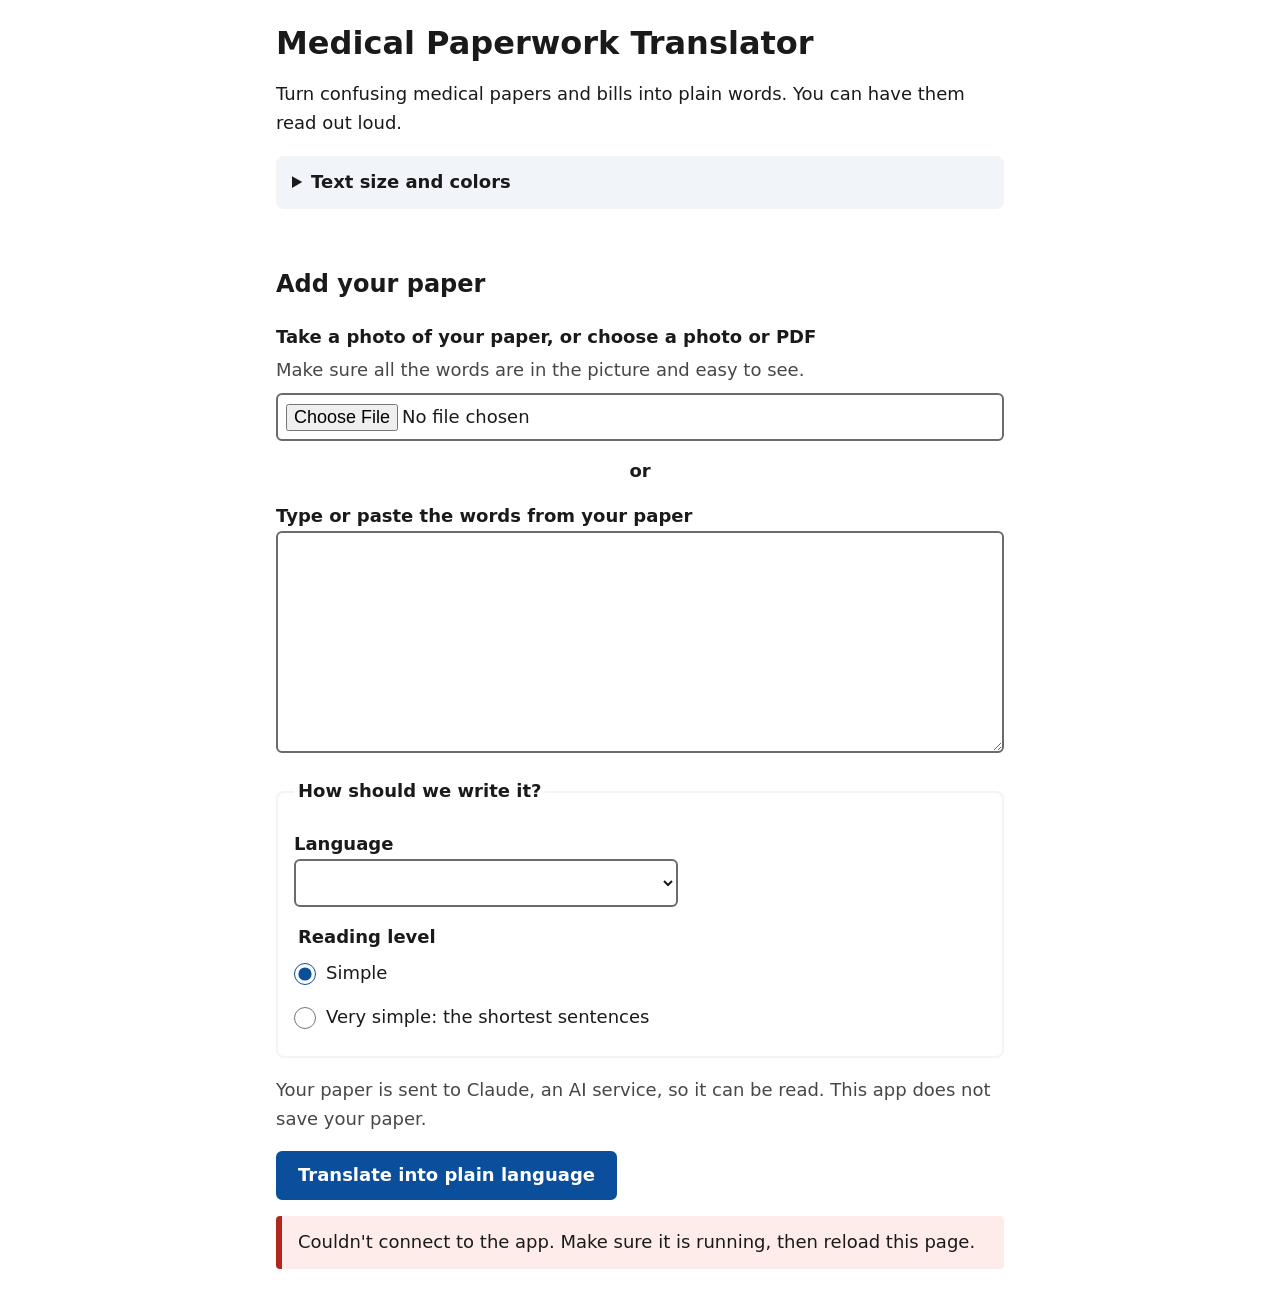
==== paperwork_translator/static/index.html @ 96e5e660 "Medical Paperwork Translator: plain-language medical papers and bills Turns a photo, PDF, or pasted " ====
<!doctype html>
<html lang="en">
<head>
  <meta charset="utf-8">
  <meta name="viewport" content="width=device-width, initial-scale=1">
  <title>Medical Paperwork Translator</title>
  <script>
    // Apply saved display settings before the page draws, so it doesn't flash.
    try {
      const s = JSON.parse(localStorage.getItem("paperwork-translator-settings") || "{}");
      const c = document.documentElement.classList;
      if (s.textSize && s.textSize !== "normal") c.add("text-" + s.textSize);
      if (s.theme && s.theme !== "auto") c.add("theme-" + s.theme);
      if (s.spacing) c.add("spacing-wide");
    } catch (e) {}
  </script>
  <link rel="stylesheet" href="styles.css">
  <script type="module" src="app.js"></script>
</head>
<body>
  <a class="skip-link" href="#main">Skip to main content</a>

  <header class="site-header">
    <h1>Medical Paperwork Translator</h1>
    <p>Turn confusing medical papers and bills into plain words. You can have them read out loud.</p>

    <details class="settings" id="settings">
      <summary>Text size and colors</summary>
      <div class="settings-body">
        <fieldset>
          <legend>Text size</legend>
          <label class="choice"><input type="radio" name="text-size" value="normal"> Normal</label>
          <label class="choice"><input type="radio" name="text-size" value="large"> Large</label>
          <label class="choice"><input type="radio" name="text-size" value="xl"> Extra large</label>
        </fieldset>
        <fieldset>
          <legend>Colors</legend>
          <label class="choice"><input type="radio" name="theme" value="auto"> Match my device</label>
          <label class="choice"><input type="radio" name="theme" value="light"> Light</label>
          <label class="choice"><input type="radio" name="theme" value="dark"> Dark</label>
          <label class="choice"><input type="radio" name="theme" value="contrast"> High contrast</label>
        </fieldset>
        <fieldset>
          <legend>Spacing</legend>
          <label class="choice"><input type="checkbox" id="spacing" name="spacing"> Extra space between lines, words, and letters</label>
        </fieldset>
      </div>
    </details>
  </header>

  <main id="main">
    <section id="input-section" aria-labelledby="input-heading">
      <h2 id="input-heading">Add your paper</h2>

      <p id="setup-warning" class="notice notice-warning" hidden>
        This app isn't connected to its translation service yet, so only the sample papers work.
        To translate your own papers, add an Anthropic API key to the <code>.env</code> file and restart.
        The README explains how.
      </p>

      <div class="samples" id="samples" hidden>
        <h3>No paper handy? Try a sample</h3>
        <p class="hint">These are made-up papers. They work even without internet.</p>
        <ul id="sample-list" class="sample-list"></ul>
      </div>

      <form id="translate-form" novalidate>
        <div class="field">
          <label for="file-input">Take a photo of your paper, or choose a photo or PDF</label>
          <p class="hint" id="file-hint">Make sure all the words are in the picture and easy to see.</p>
          <input id="file-input" name="file" type="file" accept="image/*,application/pdf" aria-describedby="file-hint">
          <p id="file-chosen" class="file-chosen" aria-live="polite"></p>
          <button type="button" id="clear-file" class="button-secondary" hidden>Remove this file</button>
        </div>

        <p class="divider" aria-hidden="true">or</p>

        <div class="field">
          <label for="text-input">Type or paste the words from your paper</label>
          <textarea id="text-input" name="text" rows="7"></textarea>
        </div>

        <fieldset class="options">
          <legend>How should we write it?</legend>
          <div class="field">
            <label for="language">Language</label>
            <select id="language" class="language-select"></select>
          </div>
          <fieldset class="inner">
            <legend>Reading level</legend>
            <label class="choice"><input type="radio" name="reading-level" value="simple" checked> Simple</label>
            <label class="choice"><input type="radio" name="reading-level" value="very_simple"> Very simple: the shortest sentences</label>
          </fieldset>
        </fieldset>

        <p class="privacy">
          Your paper is sent to Claude, an AI service, so it can be read. This app does not save your paper.
        </p>

        <button type="submit" id="translate-button" class="button-primary">Translate into plain language</button>
      </form>

      <div id="status" class="status" role="status" aria-live="polite"></div>
      <div id="error" class="notice notice-error" role="alert" hidden></div>
    </section>

    <section id="results" aria-labelledby="results-heading" hidden>
      <p class="print-only" id="print-header"></p>
      <h2 id="results-heading" tabindex="-1">Your paper in plain language</h2>
      <p id="result-notice" class="notice notice-info" hidden></p>
      <p id="reading-level-note" class="reading-level-note" hidden></p>

      <div class="read-aloud" role="group" aria-labelledby="read-aloud-heading">
        <h3 id="read-aloud-heading">Read aloud</h3>
        <div id="read-aloud-controls" class="button-row">
          <button type="button" id="read-all" class="button-primary">Read everything aloud</button>
          <button type="button" id="pause-reading" class="button-secondary" disabled>Pause</button>
          <button type="button" id="stop-reading" class="button-secondary" disabled>Stop</button>
          <label class="inline-label">
            Speed
            <select id="reading-speed">
              <option value="0.75">Slow</option>
              <option value="1" selected>Normal</option>
              <option value="1.25">Fast</option>
            </select>
          </label>
        </div>
        <p id="voice-warning" class="hint" hidden></p>
        <p id="read-aloud-unsupported" class="hint" hidden>
          Your browser can't read text out loud. Try Chrome, Edge, or Safari.
        </p>
      </div>

      <div class="button-row result-actions">
        <button type="button" id="print-button" class="button-secondary">Print or save as PDF</button>
        <button type="button" id="share-button" class="button-secondary">Share or copy</button>
        <button type="button" id="calendar-all" class="button-secondary" hidden>Add all dates to my calendar</button>
      </div>

      <details class="rewrite" id="rewrite">
        <summary>Change the language or make it simpler</summary>
        <div class="rewrite-body">
          <div class="field">
            <label for="rewrite-language">Language</label>
            <select id="rewrite-language" class="language-select"></select>
          </div>
          <fieldset class="inner">
            <legend>Reading level</legend>
            <label class="choice"><input type="radio" name="rewrite-level" value="simple"> Simple</label>
            <label class="choice"><input type="radio" name="rewrite-level" value="very_simple"> Very simple: the shortest sentences</label>
          </fieldset>
          <button type="button" id="rewrite-button" class="button-primary">Translate again</button>
        </div>
      </details>

      <div id="results-status" class="status" role="status" aria-live="polite"></div>
      <div id="results-error" class="notice notice-error" role="alert" hidden></div>

      <div id="results-body"></div>

      <details class="original" id="original-box">
        <summary>See the words from the original paper</summary>
        <pre id="original-text" class="original-text"></pre>
      </details>

      <section id="ask-section" class="ask" aria-labelledby="ask-heading">
        <h3 id="ask-heading">Ask a question about this paper</h3>
        <p class="hint">Answers come only from this paper. For medical advice, ask your doctor or pharmacist.</p>

        <div id="suggested" hidden>
          <p class="suggested-label">Try asking:</p>
          <ul id="suggested-list" class="suggested-list"></ul>
        </div>

        <form id="ask-form" novalidate>
          <label for="question">Your question</label>
          <textarea id="question" rows="3"></textarea>
          <div class="button-row">
            <button type="submit" id="ask-button" class="button-primary">Ask</button>
            <button type="button" id="mic-button" class="button-secondary" hidden>Speak your question</button>
          </div>
          <p id="mic-hint" class="hint" hidden>
            Speaking a question uses your browser's speech service. You can also use the microphone on your keyboard.
          </p>
        </form>
        <div id="ask-status" class="status" role="status" aria-live="polite"></div>
        <div id="ask-error" class="notice notice-error" role="alert" hidden></div>
        <ol id="answers" class="answers"></ol>
      </section>

      <p class="disclaimer">
        This is a helper, not medical, legal, or money advice. If anything here is different from your paper,
        trust the paper and ask your doctor, pharmacist, or billing office.
      </p>

      <button type="button" id="start-over" class="button-secondary">Translate another paper</button>
    </section>
  </main>
</body>
</html>
---- paperwork_translator/static/styles.css ----
/* Colors. Light by default; dark follows the device unless a theme is chosen in "Text size and colors". */
:root {
  --text: #1a1a1a;
  --muted: #474747;
  --bg: #ffffff;
  --panel: #f1f4f8;
  --border: #6b6b6b;
  --primary: #0b4f9c;
  --primary-text: #ffffff;
  --focus: #c25400;
  --error-bg: #fdecea;
  --error-border: #b3261e;
  --warning-bg: #fff4d6;
  --warning-border: #8a5a00;
  --info-bg: #e8f1fc;
  --info-border: #0b4f9c;
  --urgent-bg: #fdecea;
  --high: #9b1c14;
  --medium: #7a4f00;
  --speaking-bg: #ffe680;
  --speaking-text: #1a1a1a;
  color-scheme: light;
}

@media (prefers-color-scheme: dark) {
  :root:not(.theme-light):not(.theme-contrast) {
    --text: #f2f2f2;
    --muted: #c8c8c8;
    --bg: #121212;
    --panel: #1f2328;
    --border: #9a9a9a;
    --primary: #7cb8ff;
    --primary-text: #0a0a0a;
    --focus: #ffb366;
    --error-bg: #3a1714;
    --error-border: #ff8a80;
    --warning-bg: #3a2c05;
    --warning-border: #ffd166;
    --info-bg: #10243d;
    --info-border: #7cb8ff;
    --urgent-bg: #3a1714;
    --high: #ff9e94;
    --medium: #ffd166;
    --speaking-bg: #5c4b00;
    --speaking-text: #ffffff;
    color-scheme: dark;
  }
}

:root.theme-dark {
  --text: #f2f2f2;
  --muted: #c8c8c8;
  --bg: #121212;
  --panel: #1f2328;
  --border: #9a9a9a;
  --primary: #7cb8ff;
  --primary-text: #0a0a0a;
  --focus: #ffb366;
  --error-bg: #3a1714;
  --error-border: #ff8a80;
  --warning-bg: #3a2c05;
  --warning-border: #ffd166;
  --info-bg: #10243d;
  --info-border: #7cb8ff;
  --urgent-bg: #3a1714;
  --high: #ff9e94;
  --medium: #ffd166;
  --speaking-bg: #5c4b00;
  --speaking-text: #ffffff;
  color-scheme: dark;
}

:root.theme-contrast {
  --text: #ffffff;
  --muted: #ffffff;
  --bg: #000000;
  --panel: #000000;
  --border: #ffffff;
  --primary: #ffeb3b;
  --primary-text: #000000;
  --focus: #00e5ff;
  --error-bg: #000000;
  --error-border: #ff6e6e;
  --warning-bg: #000000;
  --warning-border: #ffeb3b;
  --info-bg: #000000;
  --info-border: #ffffff;
  --urgent-bg: #000000;
  --high: #ff8a8a;
  --medium: #ffeb3b;
  --speaking-bg: #ffeb3b;
  --speaking-text: #000000;
  color-scheme: dark;
}
.theme-contrast .read-aloud,
.theme-contrast .status,
.theme-contrast .settings,
.theme-contrast .rewrite,
.theme-contrast .calendar-panel,
.theme-contrast .sample-button,
.theme-contrast .answer { border: 2px solid var(--border); }
.theme-contrast a { color: #ffeb3b; }

/* Text size and spacing */
:root.text-large { font-size: 125%; }
:root.text-xl { font-size: 150%; }
:root.spacing-wide body { line-height: 2; letter-spacing: 0.12em; word-spacing: 0.16em; }
:root.spacing-wide p, :root.spacing-wide li { margin-bottom: 1.25em; }

* { box-sizing: border-box; }

/* Elements with display rules below must still disappear when hidden. */
[hidden] { display: none !important; }

body {
  margin: 0;
  overflow-wrap: anywhere; /* long words wrap instead of widening the page at large text sizes */
  font-family: system-ui, -apple-system, "Segoe UI", Roboto, Arial, sans-serif;
  font-size: 1.125rem;
  line-height: 1.6;
  color: var(--text);
  background: var(--bg);
}

.skip-link { position: absolute; left: -9999px; }
.skip-link:focus { left: 1rem; top: 1rem; padding: 0.5rem 1rem; background: var(--bg); z-index: 10; }

.site-header, main { max-width: 48rem; margin: 0 auto; padding: 1rem 1.25rem; }

h1 { font-size: 2rem; line-height: 1.2; margin: 0.5rem 0; }
h2 { font-size: 1.5rem; margin-top: 1.5rem; }
h3 { font-size: 1.25rem; margin: 0 0 0.5rem; }

:focus-visible { outline: 3px solid var(--focus); outline-offset: 3px; }

a { color: var(--primary); }

/* Forms */
.field { margin: 1rem 0; }
label { display: block; font-weight: 600; }
.hint { color: var(--muted); margin: 0.25rem 0 0.5rem; }

input[type="file"], input[type="date"], input[type="time"], textarea, select {
  font: inherit;
  color: inherit;
  background: var(--bg);
  border: 2px solid var(--border);
  border-radius: 6px;
  padding: 0.5rem;
  min-height: 48px;
}
input[type="file"], textarea { width: 100%; }
select { max-width: 100%; }
.language-select { width: 100%; max-width: 24rem; }

fieldset { border: 2px solid var(--panel); border-radius: 8px; margin: 1rem 0; padding: 0.5rem 1rem 1rem; min-width: 0; }
fieldset.inner { border: none; padding: 0; margin: 0.5rem 0 0; }
legend { font-weight: 700; padding: 0 0.25rem; }

.choice {
  display: flex;
  align-items: center;
  gap: 0.6rem;
  font-weight: 400;
  min-height: 44px;
}
.choice input { width: 1.4rem; height: 1.4rem; margin: 0; flex: none; accent-color: var(--primary); }

.file-chosen:empty { display: none; }
.file-chosen { font-weight: 600; margin: 0.5rem 0; }
.divider { font-weight: 600; text-align: center; margin: 1rem 0; }
.field-error { color: var(--high); font-weight: 600; }

/* Buttons */
button {
  font: inherit;
  font-weight: 600;
  min-height: 48px;
  padding: 0.5rem 1.25rem;
  border-radius: 6px;
  cursor: pointer;
}
button:disabled { opacity: 0.55; cursor: not-allowed; }
.button-primary { background: var(--primary); color: var(--primary-text); border: 2px solid var(--primary); }
.button-secondary { background: transparent; color: var(--text); border: 2px solid var(--border); }
.button-row { display: flex; flex-wrap: wrap; gap: 0.75rem; align-items: center; margin: 0.75rem 0; }
.inline-label { display: flex; gap: 0.5rem; align-items: center; }

/* Settings */
.settings { margin-top: 1rem; background: var(--panel); border-radius: 8px; }
.settings summary, .rewrite summary, .original summary {
  cursor: pointer;
  font-weight: 700;
  padding: 0.75rem 1rem;
  min-height: 48px;
}
.settings-body, .rewrite-body { padding: 0 1rem 1rem; }
.settings fieldset { border-color: var(--border); }

/* Samples */
.samples { margin: 1rem 0 1.5rem; }
.sample-list { list-style: none; padding: 0; margin: 0; display: grid; gap: 0.75rem; }
.sample-button {
  width: 100%;
  text-align: start;
  background: var(--panel);
  color: var(--text);
  border: 2px solid var(--border);
  padding: 0.75rem 1rem;
}
.sample-button strong, .sample-button span { display: block; }
.sample-button span { font-weight: 400; color: var(--muted); }

/* Messages */
.privacy, .disclaimer { color: var(--muted); }
.status:empty { display: none; }
.status { margin: 1rem 0; padding: 0.75rem 1rem; background: var(--panel); border-radius: 6px; font-weight: 600; }
.notice { margin: 1rem 0; padding: 0.75rem 1rem; border-left: 6px solid; border-radius: 4px; }
.notice-error { background: var(--error-bg); border-color: var(--error-border); }
.notice-warning { background: var(--warning-bg); border-color: var(--warning-border); }
.notice-info { background: var(--info-bg); border-color: var(--info-border); }
.reading-level-note { font-weight: 600; }

/* Read aloud */
.read-aloud { background: var(--panel); border-radius: 8px; padding: 1rem; margin: 1rem 0; }
.read-aloud .button-row { margin-bottom: 0; }
.speaking {
  background: var(--speaking-bg);
  color: var(--speaking-text);
  border-radius: 4px;
  outline: 2px solid var(--focus);
}
.speaking .item-detail, .speaking .item-label { color: var(--speaking-text); }
@media (prefers-reduced-motion: no-preference) {
  .speaking { transition: background-color 0.2s; }
}

.rewrite { background: var(--panel); border-radius: 8px; margin: 1rem 0; }

/* Results */
.result-section { border-top: 2px solid var(--panel); padding-top: 0.5rem; margin-top: 1rem; }
.result-section-header { display: flex; flex-wrap: wrap; justify-content: space-between; align-items: center; gap: 0.5rem; }
.result-section h3 { margin: 0.5rem 0; }
.read-section { min-height: 44px; padding: 0.25rem 0.9rem; }
.result-section.urgent {
  background: var(--urgent-bg);
  border: 2px solid var(--error-border);
  border-radius: 8px;
  padding: 0.5rem 1rem 1rem;
}
.result-section ul { padding-inline-start: 1.5rem; }
.result-section li { margin: 0.75rem 0; }
.item-detail { display: block; color: var(--muted); }
.item-label { display: block; }
.severity-high { color: var(--high); }
.severity-medium { color: var(--medium); }

.calendar { margin-top: 0.5rem; }
.calendar-toggle { min-height: 44px; padding: 0.25rem 0.9rem; }
.calendar-panel {
  margin-top: 0.5rem;
  padding: 0.75rem 1rem;
  background: var(--panel);
  border-radius: 8px;
  display: grid;
  gap: 0.5rem;
}
.calendar-panel label { display: grid; gap: 0.25rem; }
.calendar-panel input { width: 100%; max-width: 16rem; }

.original { margin: 1.5rem 0; background: var(--panel); border-radius: 8px; }
.original-text {
  white-space: pre-wrap;
  font-family: ui-monospace, Menlo, Consolas, monospace;
  font-size: 0.95em;
  padding: 0 1rem 1rem;
  margin: 0;
  overflow-x: auto;
}

/* Questions */
.ask { margin-top: 2rem; border-top: 2px solid var(--panel); padding-top: 1rem; }
.suggested-label { font-weight: 600; margin-bottom: 0.25rem; }
.suggested-list { list-style: none; padding: 0; display: flex; flex-wrap: wrap; gap: 0.5rem; margin: 0 0 1rem; }
.suggestion { text-align: start; font-weight: 400; }
.answers { padding-inline-start: 0; list-style: none; }
.answer { background: var(--panel); border-radius: 8px; padding: 0.75rem 1rem; margin: 0.75rem 0; }
.answer-question { margin: 0 0 0.5rem; }
.answer-text { margin: 0 0 0.5rem; }

.print-only { display: none; }

/* Printing: a clean summary in black and white, without buttons or forms. */
@media print {
  :root, :root[class] {
    --text: #000; --muted: #333; --bg: #fff; --panel: #ddd; --border: #000;
    --urgent-bg: #fff; --error-border: #000; --high: #000; --medium: #000;
    --info-bg: #fff; --info-border: #000;
    font-size: 12pt;
  }
  body { line-height: 1.45; letter-spacing: normal; word-spacing: normal; }
  .site-header, #input-section, .read-aloud, .result-actions, .rewrite, .original, #ask-form,
  #suggested, .ask > .hint, .read-section, .calendar, .skip-link, #start-over, .status, .notice-error,
  .reading-level-note { display: none !important; }
  .print-only { display: block; }
  main { max-width: none; padding: 0; }
  #print-header { font-weight: 600; margin: 0 0 0.5rem; }
  .result-section { break-inside: avoid; }
  .ask:not(:has(.answer)) { display: none; }
  .notes-lines { margin-top: 0.5rem; font-weight: 600; }
  .notes-lines div { height: 2em; border-bottom: 1px solid #000; }
}
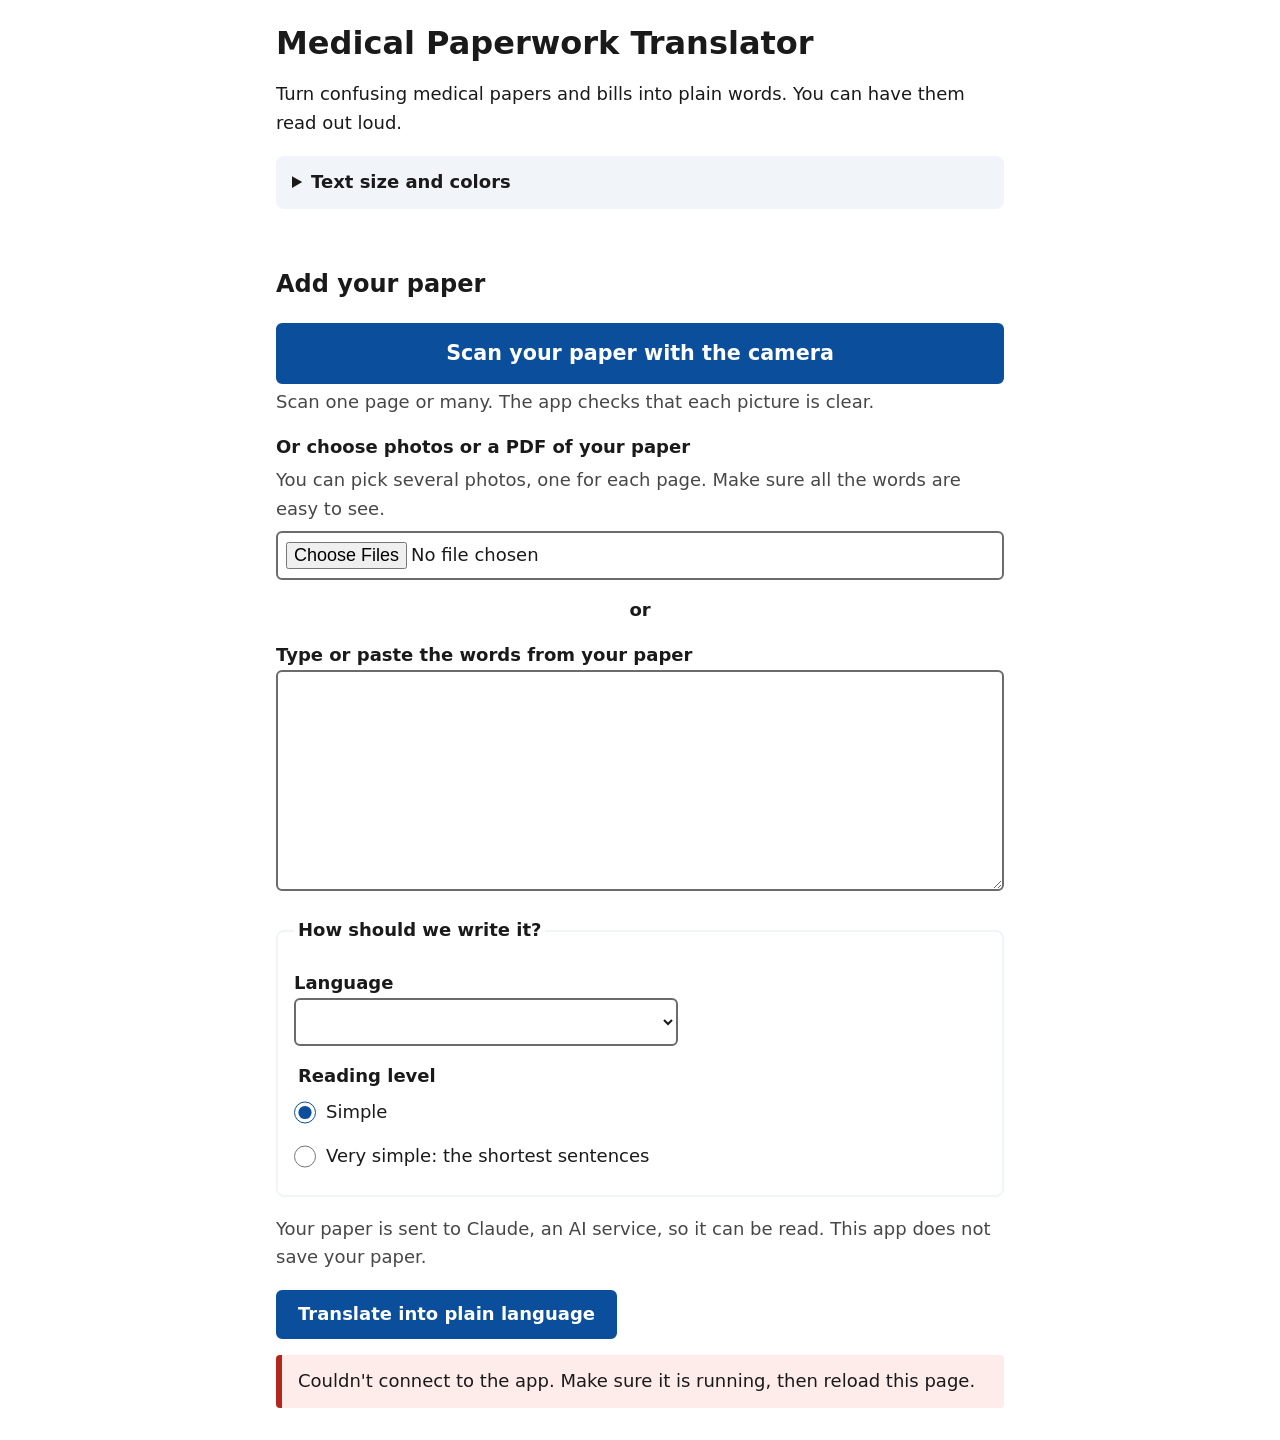
==== commit 51bf4010: "Desktop app with camera scanner and calendar integration - Own app window (pywebview) with the trans" ====
--- a/paperwork_translator/static/index.html
+++ b/paperwork_translator/static/index.html
@@ -46,6 +46,23 @@
         </fieldset>
       </div>
     </details>
+
+    <details class="settings" id="key-settings" hidden>
+      <summary>Translation service (API key)</summary>
+      <form class="settings-body key-form" id="key-form" novalidate>
+        <p class="hint" id="key-help">
+          The sample papers work without a key. To translate your own papers, paste an Anthropic API key.
+          It is saved only on this computer.
+        </p>
+        <label for="api-key">Anthropic API key</label>
+        <input id="api-key" type="password" autocomplete="off" spellcheck="false" aria-describedby="key-help key-status">
+        <div class="button-row">
+          <button type="submit" class="button-primary">Save key</button>
+          <button type="button" id="remove-key" class="button-secondary">Remove saved key</button>
+        </div>
+        <p id="key-status" class="key-status" role="status" aria-live="polite"></p>
+      </form>
+    </details>
   </header>
 
   <main id="main">
@@ -54,8 +71,8 @@
 
       <p id="setup-warning" class="notice notice-warning" hidden>
         This app isn't connected to its translation service yet, so only the sample papers work.
-        To translate your own papers, add an Anthropic API key to the <code>.env</code> file and restart.
-        The README explains how.
+        <span id="setup-how">To translate your own papers, add an Anthropic API key to the <code>.env</code> file and restart.
+        The README explains how.</span>
       </p>
 
       <div class="samples" id="samples" hidden>
@@ -65,12 +82,21 @@
       </div>
 
       <form id="translate-form" novalidate>
+        <div class="field scan-field">
+          <button type="button" id="scan-button" class="button-primary button-large">Scan your paper with the camera</button>
+          <p class="hint">Scan one page or many. The app checks that each picture is clear.</p>
+        </div>
+
         <div class="field">
-          <label for="file-input">Take a photo of your paper, or choose a photo or PDF</label>
-          <p class="hint" id="file-hint">Make sure all the words are in the picture and easy to see.</p>
-          <input id="file-input" name="file" type="file" accept="image/*,application/pdf" aria-describedby="file-hint">
-          <p id="file-chosen" class="file-chosen" aria-live="polite"></p>
-          <button type="button" id="clear-file" class="button-secondary" hidden>Remove this file</button>
+          <label for="file-input">Or choose photos or a PDF of your paper</label>
+          <p class="hint" id="file-hint">You can pick several photos, one for each page. Make sure all the words are easy to see.</p>
+          <input id="file-input" name="files" type="file" accept="image/*,application/pdf" multiple aria-describedby="file-hint">
+        </div>
+
+        <div id="pages" class="pages" hidden>
+          <h3 id="pages-heading">Your pages</h3>
+          <ol id="page-list" class="page-list" aria-labelledby="pages-heading"></ol>
+          <p id="pages-status" class="visually-hidden" role="status" aria-live="polite"></p>
         </div>
 
         <p class="divider" aria-hidden="true">or</p>
@@ -102,6 +128,28 @@
 
       <div id="status" class="status" role="status" aria-live="polite"></div>
       <div id="error" class="notice notice-error" role="alert" hidden></div>
+    </section>
+
+    <section id="scanner" class="scanner" aria-labelledby="scanner-heading" hidden>
+      <h2 id="scanner-heading" tabindex="-1">Scan your paper</h2>
+      <p class="hint">Lay the page flat in good light. Fill the camera view with the page and hold still.</p>
+      <div class="camera-frame">
+        <video id="camera-view" playsinline muted autoplay aria-label="Camera view"></video>
+        <div id="camera-flash" class="camera-flash" aria-hidden="true"></div>
+      </div>
+      <div id="scan-status" class="status" role="status" aria-live="polite"></div>
+      <div id="scan-error" class="notice notice-error" role="alert" hidden></div>
+      <div class="button-row">
+        <button type="button" id="take-picture" class="button-primary button-large">Take picture</button>
+        <button type="button" id="torch-button" class="button-secondary" aria-pressed="false" hidden>Light</button>
+        <button type="button" id="switch-camera" class="button-secondary" hidden>Switch camera</button>
+      </div>
+      <label class="choice"><input type="checkbox" id="speak-tips"> Speak tips out loud</label>
+      <p id="scan-count" class="scan-count"></p>
+      <div class="button-row">
+        <button type="button" id="scan-done" class="button-primary">Done scanning</button>
+        <button type="button" id="scan-use-files" class="button-secondary" hidden>Choose photos instead</button>
+      </div>
     </section>
 
     <section id="results" aria-labelledby="results-heading" hidden>
--- a/paperwork_translator/static/styles.css
+++ b/paperwork_translator/static/styles.css
@@ -290,6 +290,39 @@
 
 .print-only { display: none; }
 
+/* Scanning and pages */
+.visually-hidden {
+  position: absolute; width: 1px; height: 1px; padding: 0; margin: -1px;
+  overflow: hidden; clip: rect(0 0 0 0); white-space: nowrap; border: 0;
+}
+.button-large { min-height: 60px; font-size: 1.15em; padding: 0.75rem 1.5rem; }
+.scan-field .button-large { width: 100%; }
+
+.pages { margin: 1rem 0; }
+.page-list { list-style: none; padding: 0; margin: 0; display: grid; gap: 0.5rem; }
+.page-item {
+  display: flex; align-items: center; gap: 0.75rem;
+  background: var(--panel); border-radius: 8px; padding: 0.5rem 0.75rem;
+}
+.page-thumb { width: 56px; height: 72px; object-fit: cover; border-radius: 4px; border: 1px solid var(--border); flex: none; }
+.page-thumb-pdf { display: grid; place-items: center; font-weight: 700; font-size: 0.85em; }
+.page-text { flex: 1; min-width: 0; }
+.page-text strong, .page-problem { display: block; }
+.page-problem { color: var(--high); }
+
+.scanner { padding: 0.5rem 0 1rem; }
+.camera-frame { position: relative; background: #000; border-radius: 8px; overflow: hidden; }
+.camera-frame video { display: block; width: 100%; max-height: 60vh; object-fit: contain; }
+.camera-flash { position: absolute; inset: 0; background: #fff; opacity: 0; pointer-events: none; }
+.camera-flash.flash-on { animation: camera-flash 0.35s ease-out; }
+@keyframes camera-flash { from { opacity: 0.8; } to { opacity: 0; } }
+.scan-count { font-weight: 700; }
+#torch-button[aria-pressed="true"] { background: var(--primary); color: var(--primary-text); }
+
+.key-form input { width: 100%; max-width: 32rem; }
+.key-status { font-weight: 600; }
+.theme-contrast .page-item { border: 2px solid var(--border); }
+
 /* Printing: a clean summary in black and white, without buttons or forms. */
 @media print {
   :root, :root[class] {
@@ -299,7 +332,7 @@
     font-size: 12pt;
   }
   body { line-height: 1.45; letter-spacing: normal; word-spacing: normal; }
-  .site-header, #input-section, .read-aloud, .result-actions, .rewrite, .original, #ask-form,
+  .site-header, #input-section, #scanner, .read-aloud, .result-actions, .rewrite, .original, #ask-form,
   #suggested, .ask > .hint, .read-section, .calendar, .skip-link, #start-over, .status, .notice-error,
   .reading-level-note { display: none !important; }
   .print-only { display: block; }
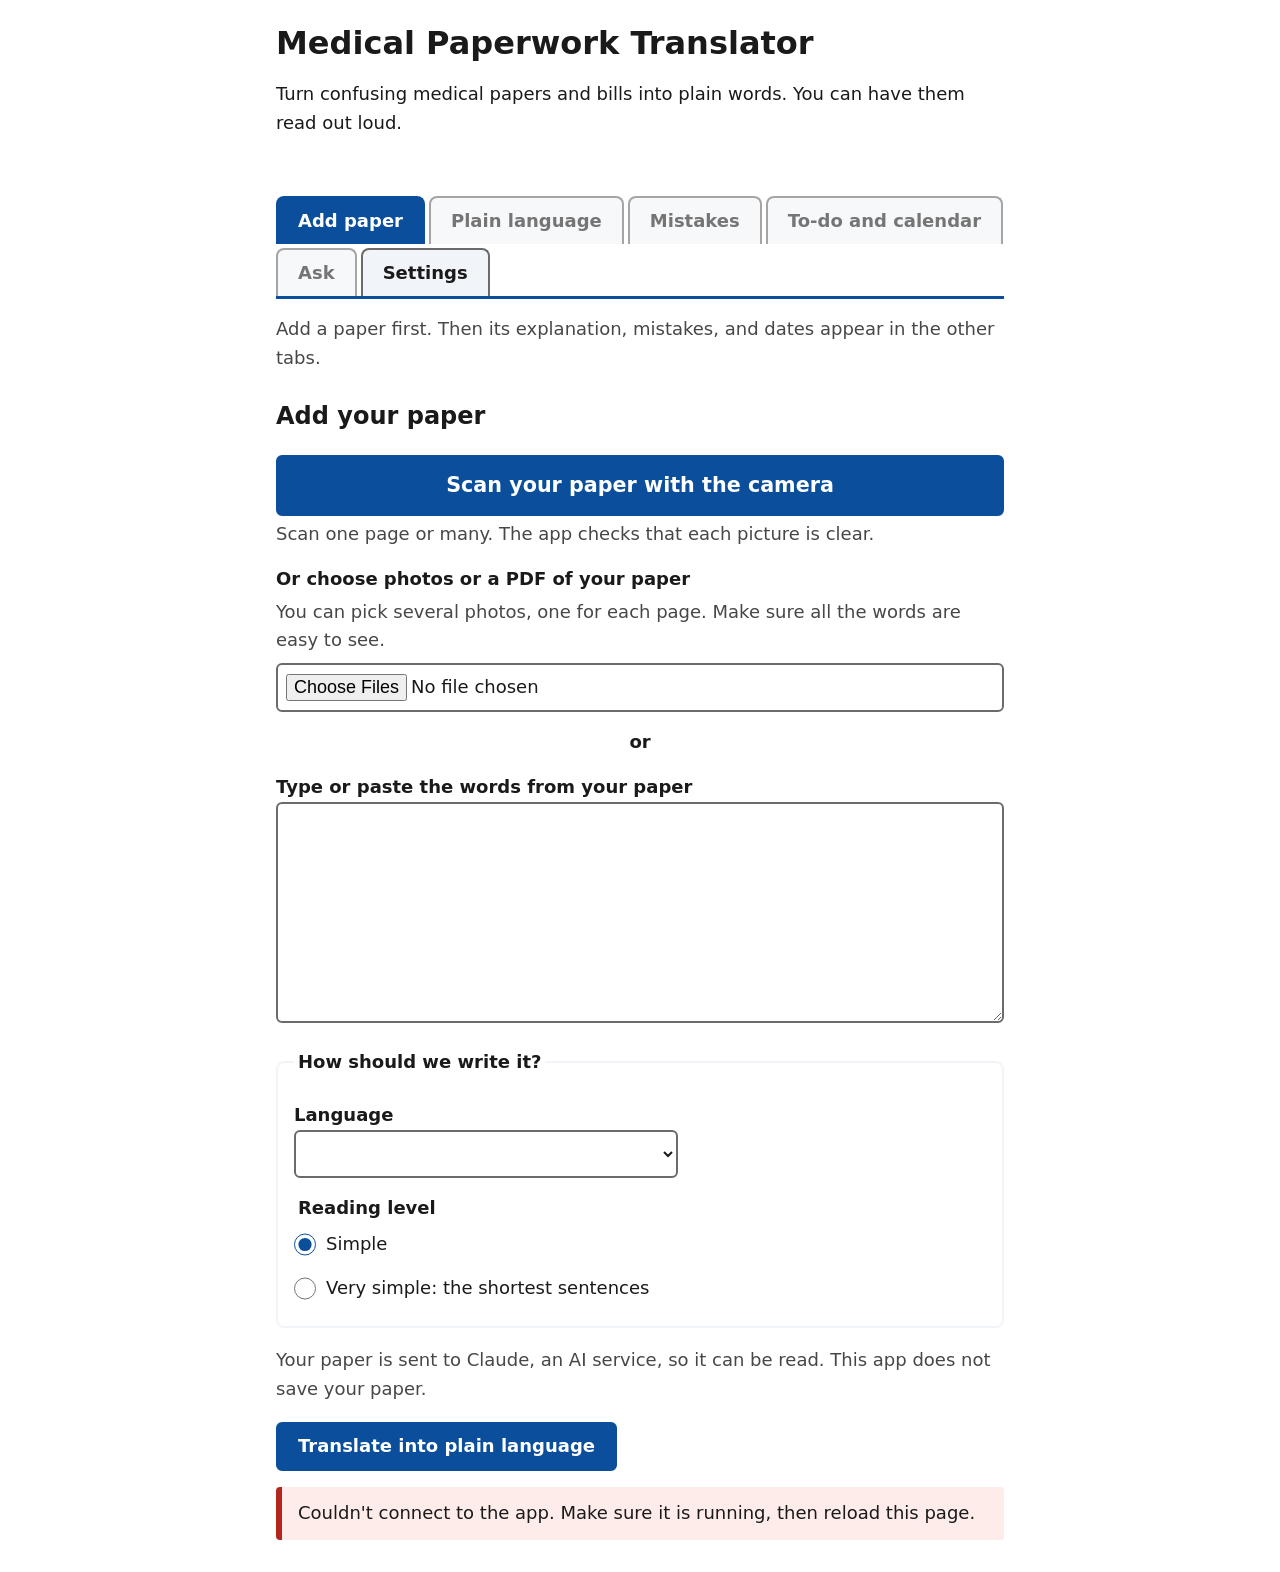
==== commit b1f83bc5: "Split the app into tabs: add paper, plain language, mistakes, to-do and calendar, ask, settings Co-A" ====
--- a/paperwork_translator/static/index.html
+++ b/paperwork_translator/static/index.html
@@ -24,48 +24,20 @@
     <h1>Medical Paperwork Translator</h1>
     <p>Turn confusing medical papers and bills into plain words. You can have them read out loud.</p>
 
-    <details class="settings" id="settings">
-      <summary>Text size and colors</summary>
-      <div class="settings-body">
-        <fieldset>
-          <legend>Text size</legend>
-          <label class="choice"><input type="radio" name="text-size" value="normal"> Normal</label>
-          <label class="choice"><input type="radio" name="text-size" value="large"> Large</label>
-          <label class="choice"><input type="radio" name="text-size" value="xl"> Extra large</label>
-        </fieldset>
-        <fieldset>
-          <legend>Colors</legend>
-          <label class="choice"><input type="radio" name="theme" value="auto"> Match my device</label>
-          <label class="choice"><input type="radio" name="theme" value="light"> Light</label>
-          <label class="choice"><input type="radio" name="theme" value="dark"> Dark</label>
-          <label class="choice"><input type="radio" name="theme" value="contrast"> High contrast</label>
-        </fieldset>
-        <fieldset>
-          <legend>Spacing</legend>
-          <label class="choice"><input type="checkbox" id="spacing" name="spacing"> Extra space between lines, words, and letters</label>
-        </fieldset>
-      </div>
-    </details>
-
-    <details class="settings" id="key-settings" hidden>
-      <summary>Translation service (API key)</summary>
-      <form class="settings-body key-form" id="key-form" novalidate>
-        <p class="hint" id="key-help">
-          The sample papers work without a key. To translate your own papers, paste an Anthropic API key.
-          It is saved only on this computer.
-        </p>
-        <label for="api-key">Anthropic API key</label>
-        <input id="api-key" type="password" autocomplete="off" spellcheck="false" aria-describedby="key-help key-status">
-        <div class="button-row">
-          <button type="submit" class="button-primary">Save key</button>
-          <button type="button" id="remove-key" class="button-secondary">Remove saved key</button>
-        </div>
-        <p id="key-status" class="key-status" role="status" aria-live="polite"></p>
-      </form>
-    </details>
   </header>
 
   <main id="main">
+    <div class="tabs" role="tablist" aria-label="Steps">
+      <button type="button" role="tab" id="tab-add" aria-controls="panel-add" aria-selected="true">Add paper</button>
+      <button type="button" role="tab" id="tab-explained" aria-controls="panel-explained" aria-selected="false" tabindex="-1" aria-disabled="true">Plain language</button>
+      <button type="button" role="tab" id="tab-check" aria-controls="panel-check" aria-selected="false" tabindex="-1" aria-disabled="true">Mistakes <span id="check-badge" class="tab-badge" hidden></span></button>
+      <button type="button" role="tab" id="tab-todo" aria-controls="panel-todo" aria-selected="false" tabindex="-1" aria-disabled="true">To-do and calendar <span id="todo-badge" class="tab-badge" hidden></span></button>
+      <button type="button" role="tab" id="tab-ask" aria-controls="panel-ask" aria-selected="false" tabindex="-1" aria-disabled="true">Ask</button>
+      <button type="button" role="tab" id="tab-settings" aria-controls="panel-settings" aria-selected="false" tabindex="-1">Settings</button>
+    </div>
+    <p id="tabs-hint" class="hint">Add a paper first. Then its explanation, mistakes, and dates appear in the other tabs.</p>
+
+    <div role="tabpanel" id="panel-add" class="tab-panel" aria-labelledby="tab-add" tabindex="-1">
     <section id="input-section" aria-labelledby="input-heading">
       <h2 id="input-heading">Add your paper</h2>
 
@@ -151,6 +123,7 @@
         <button type="button" id="scan-use-files" class="button-secondary" hidden>Choose photos instead</button>
       </div>
     </section>
+    </div>
 
     <section id="results" aria-labelledby="results-heading" hidden>
       <p class="print-only" id="print-header"></p>
@@ -182,7 +155,6 @@
       <div class="button-row result-actions">
         <button type="button" id="print-button" class="button-secondary">Print or save as PDF</button>
         <button type="button" id="share-button" class="button-secondary">Share or copy</button>
-        <button type="button" id="calendar-all" class="button-secondary" hidden>Add all dates to my calendar</button>
       </div>
 
       <details class="rewrite" id="rewrite">
@@ -204,13 +176,28 @@
       <div id="results-status" class="status" role="status" aria-live="polite"></div>
       <div id="results-error" class="notice notice-error" role="alert" hidden></div>
 
-      <div id="results-body"></div>
-
-      <details class="original" id="original-box">
-        <summary>See the words from the original paper</summary>
-        <pre id="original-text" class="original-text"></pre>
-      </details>
-
+      <div role="tabpanel" id="panel-explained" class="tab-panel" aria-labelledby="tab-explained" tabindex="-1">
+        <div id="results-body"></div>
+        <details class="original" id="original-box">
+          <summary>See the words from the original paper</summary>
+          <pre id="original-text" class="original-text"></pre>
+        </details>
+      </div>
+
+      <div role="tabpanel" id="panel-check" class="tab-panel" aria-labelledby="tab-check" tabindex="-1" hidden>
+        <div id="check-body"></div>
+        <p id="check-empty" class="notice notice-info" hidden>
+          We didn't find anything to double-check. That doesn't mean the paper is perfect, so still read it carefully.
+        </p>
+      </div>
+
+      <div role="tabpanel" id="panel-todo" class="tab-panel" aria-labelledby="tab-todo" tabindex="-1" hidden>
+        <button type="button" id="calendar-all" class="button-primary" hidden>Add all dates to my calendar</button>
+        <div id="todo-body"></div>
+        <p id="todo-empty" class="notice notice-info" hidden>This paper doesn't list any dates or things to do.</p>
+      </div>
+
+      <div role="tabpanel" id="panel-ask" class="tab-panel" aria-labelledby="tab-ask" tabindex="-1" hidden>
       <section id="ask-section" class="ask" aria-labelledby="ask-heading">
         <h3 id="ask-heading">Ask a question about this paper</h3>
         <p class="hint">Answers come only from this paper. For medical advice, ask your doctor or pharmacist.</p>
@@ -235,6 +222,7 @@
         <div id="ask-error" class="notice notice-error" role="alert" hidden></div>
         <ol id="answers" class="answers"></ol>
       </section>
+      </div>
 
       <p class="disclaimer">
         This is a helper, not medical, legal, or money advice. If anything here is different from your paper,
@@ -243,6 +231,48 @@
 
       <button type="button" id="start-over" class="button-secondary">Translate another paper</button>
     </section>
+    <div role="tabpanel" id="panel-settings" class="tab-panel" aria-labelledby="tab-settings" tabindex="-1" hidden>
+      <h2>Settings</h2>
+    <div class="settings" id="settings">
+      <h3>Text size and colors</h3>
+      <div class="settings-body">
+        <fieldset>
+          <legend>Text size</legend>
+          <label class="choice"><input type="radio" name="text-size" value="normal"> Normal</label>
+          <label class="choice"><input type="radio" name="text-size" value="large"> Large</label>
+          <label class="choice"><input type="radio" name="text-size" value="xl"> Extra large</label>
+        </fieldset>
+        <fieldset>
+          <legend>Colors</legend>
+          <label class="choice"><input type="radio" name="theme" value="auto"> Match my device</label>
+          <label class="choice"><input type="radio" name="theme" value="light"> Light</label>
+          <label class="choice"><input type="radio" name="theme" value="dark"> Dark</label>
+          <label class="choice"><input type="radio" name="theme" value="contrast"> High contrast</label>
+        </fieldset>
+        <fieldset>
+          <legend>Spacing</legend>
+          <label class="choice"><input type="checkbox" id="spacing" name="spacing"> Extra space between lines, words, and letters</label>
+        </fieldset>
+      </div>
+    </div>
+
+    <div class="settings" id="key-settings" hidden>
+      <h3>Translation service (API key)</h3>
+      <form class="settings-body key-form" id="key-form" novalidate>
+        <p class="hint" id="key-help">
+          The sample papers work without a key. To translate your own papers, paste an Anthropic API key.
+          It is saved only on this computer.
+        </p>
+        <label for="api-key">Anthropic API key</label>
+        <input id="api-key" type="password" autocomplete="off" spellcheck="false" aria-describedby="key-help key-status">
+        <div class="button-row">
+          <button type="submit" class="button-primary">Save key</button>
+          <button type="button" id="remove-key" class="button-secondary">Remove saved key</button>
+        </div>
+        <p id="key-status" class="key-status" role="status" aria-live="polite"></p>
+      </form>
+    </div>
+    </div>
   </main>
 </body>
 </html>
--- a/paperwork_translator/static/styles.css
+++ b/paperwork_translator/static/styles.css
@@ -186,6 +186,27 @@
 .button-row { display: flex; flex-wrap: wrap; gap: 0.75rem; align-items: center; margin: 0.75rem 0; }
 .inline-label { display: flex; gap: 0.5rem; align-items: center; }
 
+/* Tabs */
+.tabs {
+  display: flex; flex-wrap: wrap; gap: 0.25rem;
+  border-bottom: 3px solid var(--primary);
+  margin: 0.5rem 0 1rem;
+}
+.tabs [role="tab"] {
+  background: var(--panel); color: var(--text);
+  border: 2px solid var(--border); border-bottom: none;
+  border-radius: 8px 8px 0 0;
+  display: inline-flex; align-items: center; gap: 0.4rem;
+}
+.tabs [role="tab"][aria-selected="true"] { background: var(--primary); color: var(--primary-text); border-color: var(--primary); }
+.tabs [role="tab"][aria-disabled="true"] { opacity: 0.6; cursor: not-allowed; }
+.tab-badge {
+  min-width: 1.6em; padding: 0 0.4em; border-radius: 999px;
+  background: var(--high); color: var(--bg); font-size: 0.85em; text-align: center;
+}
+[aria-selected="true"] .tab-badge { background: var(--primary-text); color: var(--primary); }
+.tab-panel:focus { outline: none; }
+
 /* Settings */
 .settings { margin-top: 1rem; background: var(--panel); border-radius: 8px; }
 .settings summary, .rewrite summary, .original summary {
@@ -195,6 +216,7 @@
   min-height: 48px;
 }
 .settings-body, .rewrite-body { padding: 0 1rem 1rem; }
+.settings h3 { padding: 0.75rem 1rem 0; margin: 0; }
 .settings fieldset { border-color: var(--border); }
 
 /* Samples */
@@ -332,10 +354,12 @@
     font-size: 12pt;
   }
   body { line-height: 1.45; letter-spacing: normal; word-spacing: normal; }
-  .site-header, #input-section, #scanner, .read-aloud, .result-actions, .rewrite, .original, #ask-form,
+  .site-header, .tabs, #tabs-hint, #panel-add, #panel-settings, #input-section, #scanner, .read-aloud, .result-actions, .rewrite, .original, #ask-form,
   #suggested, .ask > .hint, .read-section, .calendar, .skip-link, #start-over, .status, .notice-error,
   .reading-level-note { display: none !important; }
   .print-only { display: block; }
+  #results, #results .tab-panel[hidden] { display: block !important; }  /* print every result tab */
+  #check-empty, #todo-empty { display: none !important; }
   main { max-width: none; padding: 0; }
   #print-header { font-weight: 600; margin: 0 0 0.5rem; }
   .result-section { break-inside: avoid; }
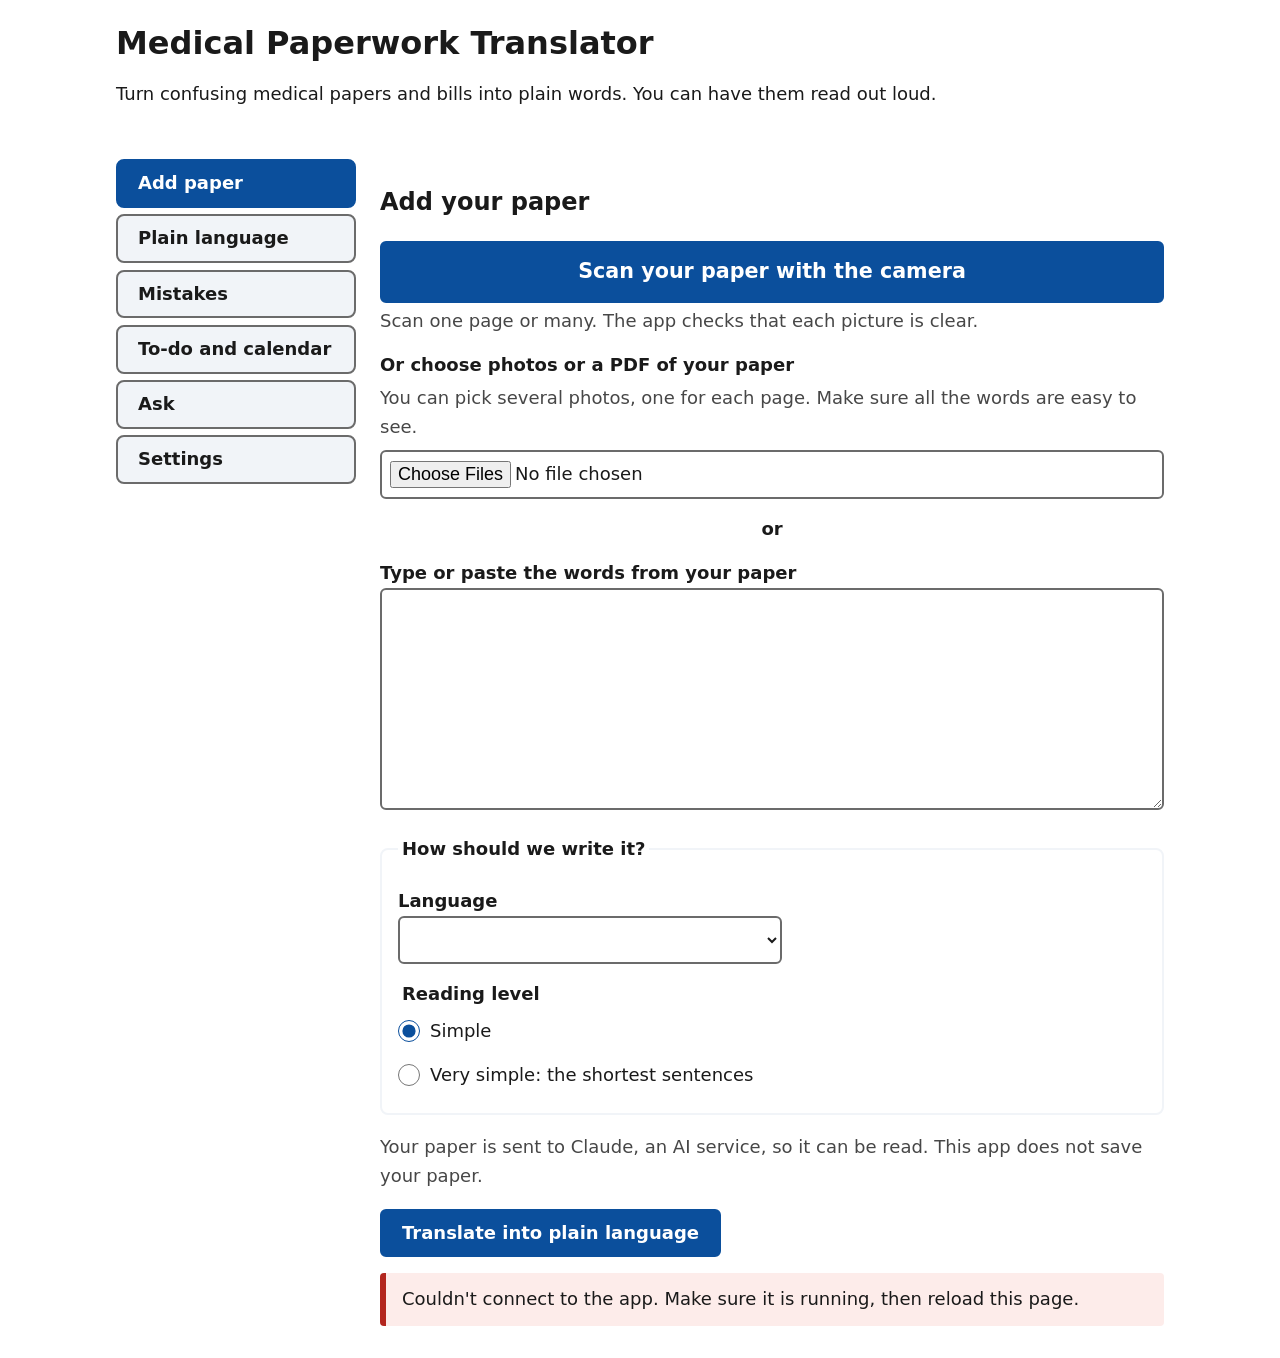
==== commit 16bae750: "Read your own papers with no API key, side tabs, and tabs that always open Without a key, photos are" ====
--- a/paperwork_translator/static/index.html
+++ b/paperwork_translator/static/index.html
@@ -27,25 +27,25 @@
   </header>
 
   <main id="main">
+    <div class="tab-layout">
     <div class="tabs" role="tablist" aria-label="Steps">
       <button type="button" role="tab" id="tab-add" aria-controls="panel-add" aria-selected="true">Add paper</button>
-      <button type="button" role="tab" id="tab-explained" aria-controls="panel-explained" aria-selected="false" tabindex="-1" aria-disabled="true">Plain language</button>
-      <button type="button" role="tab" id="tab-check" aria-controls="panel-check" aria-selected="false" tabindex="-1" aria-disabled="true">Mistakes <span id="check-badge" class="tab-badge" hidden></span></button>
-      <button type="button" role="tab" id="tab-todo" aria-controls="panel-todo" aria-selected="false" tabindex="-1" aria-disabled="true">To-do and calendar <span id="todo-badge" class="tab-badge" hidden></span></button>
-      <button type="button" role="tab" id="tab-ask" aria-controls="panel-ask" aria-selected="false" tabindex="-1" aria-disabled="true">Ask</button>
+      <button type="button" role="tab" id="tab-explained" aria-controls="panel-explained" aria-selected="false" tabindex="-1">Plain language</button>
+      <button type="button" role="tab" id="tab-check" aria-controls="panel-check" aria-selected="false" tabindex="-1">Mistakes <span id="check-badge" class="tab-badge" hidden></span></button>
+      <button type="button" role="tab" id="tab-todo" aria-controls="panel-todo" aria-selected="false" tabindex="-1">To-do and calendar <span id="todo-badge" class="tab-badge" hidden></span></button>
+      <button type="button" role="tab" id="tab-ask" aria-controls="panel-ask" aria-selected="false" tabindex="-1">Ask</button>
       <button type="button" role="tab" id="tab-settings" aria-controls="panel-settings" aria-selected="false" tabindex="-1">Settings</button>
     </div>
-    <p id="tabs-hint" class="hint">Add a paper first. Then its explanation, mistakes, and dates appear in the other tabs.</p>
+    <div class="tab-content">
+    <div id="empty-state" class="notice notice-info empty-state" hidden>
+      <h2 id="empty-heading" tabindex="-1">Nothing here yet</h2>
+      <p>Add a paper first, or try one of the sample papers. Then this tab shows what we found.</p>
+      <button type="button" id="go-add" class="button-primary">Go to Add paper</button>
+    </div>
 
     <div role="tabpanel" id="panel-add" class="tab-panel" aria-labelledby="tab-add" tabindex="-1">
     <section id="input-section" aria-labelledby="input-heading">
       <h2 id="input-heading">Add your paper</h2>
-
-      <p id="setup-warning" class="notice notice-warning" hidden>
-        This app isn't connected to its translation service yet, so only the sample papers work.
-        <span id="setup-how">To translate your own papers, add an Anthropic API key to the <code>.env</code> file and restart.
-        The README explains how.</span>
-      </p>
 
       <div class="samples" id="samples" hidden>
         <h3>No paper handy? Try a sample</h3>
@@ -256,12 +256,12 @@
       </div>
     </div>
 
-    <div class="settings" id="key-settings" hidden>
-      <h3>Translation service (API key)</h3>
+    <details class="settings" id="key-settings" hidden>
+      <summary>Advanced: AI key (optional)</summary>
       <form class="settings-body key-form" id="key-form" novalidate>
         <p class="hint" id="key-help">
-          The sample papers work without a key. To translate your own papers, paste an Anthropic API key.
-          It is saved only on this computer.
+          The sample papers work without this. Reading your own papers uses Claude, an AI service, which needs
+          an Anthropic API key. It is saved only on this computer.
         </p>
         <label for="api-key">Anthropic API key</label>
         <input id="api-key" type="password" autocomplete="off" spellcheck="false" aria-describedby="key-help key-status">
@@ -271,6 +271,8 @@
         </div>
         <p id="key-status" class="key-status" role="status" aria-live="polite"></p>
       </form>
+    </details>
+    </div>
     </div>
     </div>
   </main>
--- a/paperwork_translator/static/styles.css
+++ b/paperwork_translator/static/styles.css
@@ -206,6 +206,25 @@
 }
 [aria-selected="true"] .tab-badge { background: var(--primary-text); color: var(--primary); }
 .tab-panel:focus { outline: none; }
+.empty-state h2 { margin-top: 0.25rem; }
+
+/* Wide screens: tabs down the left side, content on the right. */
+@media (min-width: 60rem) {
+  .site-header, main { max-width: 68rem; }
+  .tab-layout { display: grid; grid-template-columns: 15rem minmax(0, 1fr); gap: 1.5rem; align-items: start; }
+  .tabs {
+    flex-direction: column; flex-wrap: nowrap; gap: 0.4rem;
+    border-bottom: none; margin: 0;
+    position: sticky; top: 1rem;
+  }
+  .tabs [role="tab"] {
+    border-bottom: 2px solid var(--border); border-radius: 8px;
+    justify-content: space-between; text-align: start; width: 100%;
+  }
+  .tabs [role="tab"][aria-selected="true"] { border-color: var(--primary); }
+  .tab-content > section > h2:first-child, .tab-content > div > h2:first-child { margin-top: 0.25rem; }
+}
+:root.text-xl .tab-layout { grid-template-columns: 19rem minmax(0, 1fr); }
 
 /* Settings */
 .settings { margin-top: 1rem; background: var(--panel); border-radius: 8px; }
@@ -354,13 +373,14 @@
     font-size: 12pt;
   }
   body { line-height: 1.45; letter-spacing: normal; word-spacing: normal; }
-  .site-header, .tabs, #tabs-hint, #panel-add, #panel-settings, #input-section, #scanner, .read-aloud, .result-actions, .rewrite, .original, #ask-form,
+  .site-header, .tabs, #empty-state, #panel-add, #panel-settings, #input-section, #scanner, .read-aloud, .result-actions, .rewrite, .original, #ask-form,
   #suggested, .ask > .hint, .read-section, .calendar, .skip-link, #start-over, .status, .notice-error,
   .reading-level-note { display: none !important; }
   .print-only { display: block; }
   #results, #results .tab-panel[hidden] { display: block !important; }  /* print every result tab */
   #check-empty, #todo-empty { display: none !important; }
   main { max-width: none; padding: 0; }
+  .tab-layout { display: block !important; }
   #print-header { font-weight: 600; margin: 0 0 0.5rem; }
   .result-section { break-inside: avoid; }
   .ask:not(:has(.answer)) { display: none; }
